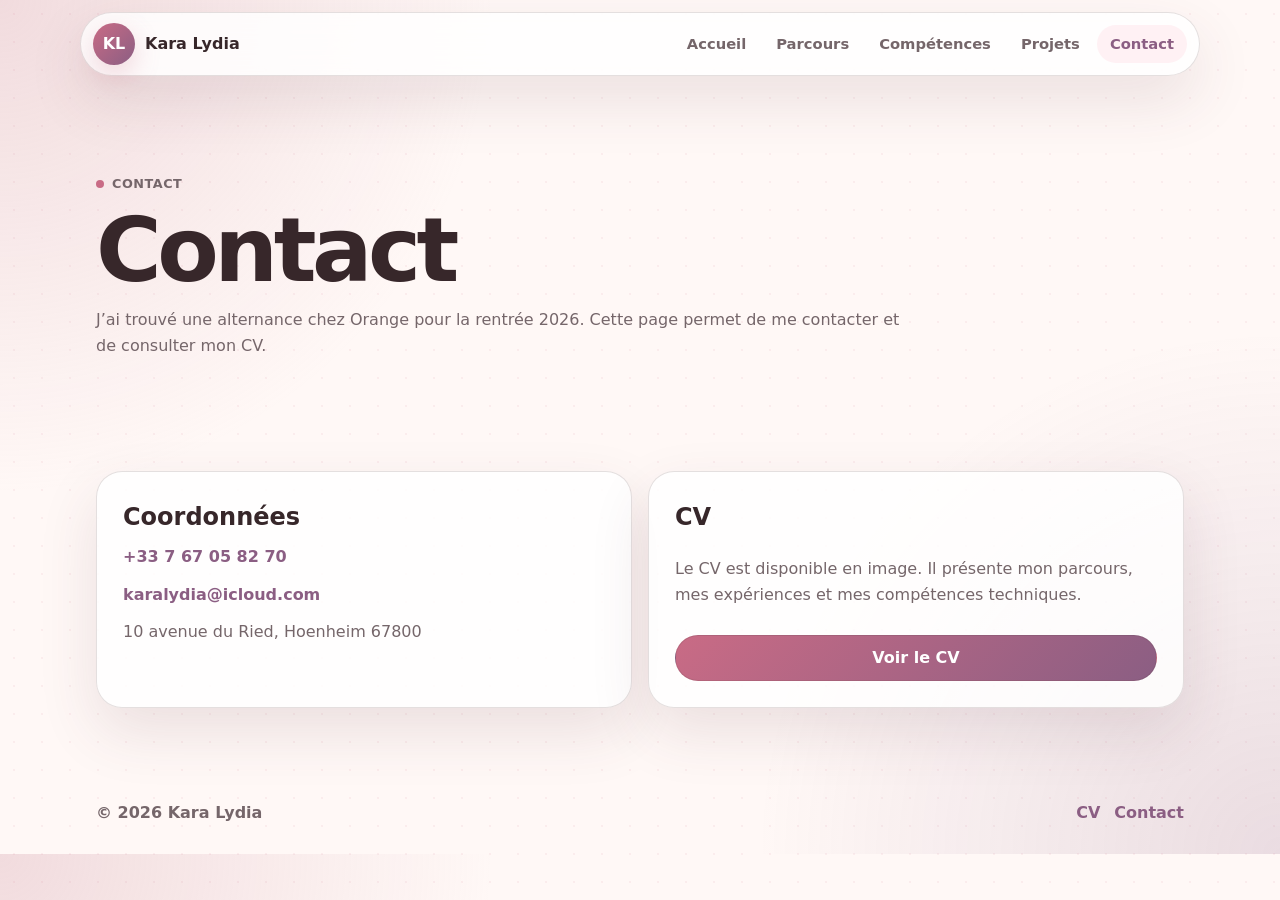
==== contact.html @ 48819e31 "Add files via upload" ====
<!doctype html>
<html lang="fr">
  <head>
    <meta charset="UTF-8" />
    <meta name="viewport" content="width=device-width, initial-scale=1.0" />
    <meta name="description" content="Contact de Kara Lydia." />
    <title>Kara Lydia | Contact</title>
    <link rel="stylesheet" href="styles.css?v=6" />
  </head>
  <body data-page="contact">
    <header class="site-header" data-header>
      <a class="brand" href="index.html" aria-label="Accueil">
        <span class="brand-mark">KL</span>
        <span>Kara Lydia</span>
      </a>
      <nav class="main-nav" aria-label="Navigation principale">
        <a href="index.html" data-page-link="accueil">Accueil</a>
        <a href="parcours.html" data-page-link="parcours">Parcours</a>
        <a href="competences.html" data-page-link="competences">Compétences</a>
        <a href="projets.html" data-page-link="projets">Projets</a>
        <a href="contact.html" data-page-link="contact">Contact</a>
      </nav>
    </header>

    <main>
      <section class="page-hero section">
        <p class="eyebrow">Contact</p>
        <h1>Contact</h1>
        <p>
          J’ai trouvé une alternance chez Orange pour la rentrée 2026. Cette page permet de me contacter et de consulter mon CV.
        </p>
      </section>

      <section class="section">
        <div class="contact-grid">
          <article class="panel contact-card">
            <h2>Coordonnées</h2>
            <div class="contact-links">
              <a href="tel:+33767058270">+33 7 67 05 82 70</a>
              <a href="mailto:karalydia@icloud.com">karalydia@icloud.com</a>
              <span>10 avenue du Ried, Hoenheim 67800</span>
            </div>
          </article>

          <article class="panel cv-card">
            <h2>CV</h2>
            <p>Le CV est disponible en image. Il présente mon parcours, mes expériences et mes compétences techniques.</p>
            <a class="btn btn-primary" href="assets/CV-Kara-Lydia.jpeg" target="_blank" rel="noopener">Voir le CV</a>
          </article>
        </div>
      </section>
    </main>

    <footer class="site-footer">
      <span>&copy; 2026 Kara Lydia</span>
      <div class="footer-links">
        <a href="assets/CV-Kara-Lydia.jpeg" target="_blank" rel="noopener">CV</a>
        <a href="contact.html">Contact</a>
      </div>
    </footer>

    <script src="script.js?v=3"></script>
  </body>
</html>
---- styles.css ----
:root {
  color-scheme: light;
  --bg: #fff8f6;
  --bg-soft: #f7ebe7;
  --surface: #ffffff;
  --surface-soft: #fff1f4;
  --text: #37272a;
  --muted: #75666a;
  --line: rgba(88, 61, 67, 0.16);
  --accent: #c96b85;
  --accent-2: #8b5e83;
  --accent-3: #d8a7b1;
  --shadow: 0 24px 60px rgba(91, 52, 64, 0.12);
  --radius: 26px;
  --max: 1120px;
}

* {
  box-sizing: border-box;
}

html {
  scroll-behavior: smooth;
}

body {
  min-width: 320px;
  margin: 0;
  background:
    radial-gradient(circle at top left, rgba(216, 167, 177, 0.35), transparent 32%),
    radial-gradient(circle at bottom right, rgba(139, 94, 131, 0.18), transparent 34%),
    var(--bg);
  color: var(--text);
  font-family: Inter, ui-sans-serif, system-ui, -apple-system, BlinkMacSystemFont, "Segoe UI", Arial, sans-serif;
  line-height: 1.6;
}

body::before {
  position: fixed;
  inset: 0;
  z-index: -1;
  pointer-events: none;
  content: "";
  background-image: radial-gradient(circle, rgba(201, 107, 133, 0.16) 1px, transparent 1.3px);
  background-size: 28px 28px;
  opacity: 0.5;
}

a {
  color: inherit;
  text-decoration: none;
}

button {
  font: inherit;
}

img {
  display: block;
  max-width: 100%;
}

h1,
h2,
h3,
p {
  margin-top: 0;
}

strong {
  color: var(--text);
}

.site-header {
  position: sticky;
  top: 12px;
  z-index: 50;
  display: grid;
  grid-template-columns: auto 1fr;
  gap: 18px;
  align-items: center;
  width: min(calc(100% - 28px), var(--max));
  margin: 12px auto 0;
  padding: 10px 12px;
  border: 1px solid var(--line);
  border-radius: 999px;
  background: rgba(255, 255, 255, 0.82);
  box-shadow: var(--shadow);
  backdrop-filter: blur(18px);
}

.brand {
  display: inline-flex;
  gap: 10px;
  align-items: center;
  font-weight: 900;
}

.brand-mark {
  display: grid;
  width: 42px;
  height: 42px;
  place-items: center;
  border-radius: 50%;
  background: linear-gradient(135deg, var(--accent), var(--accent-2));
  color: #ffffff;
  box-shadow: 0 10px 26px rgba(201, 107, 133, 0.25);
}

.main-nav {
  display: flex;
  gap: 4px;
  justify-content: flex-end;
  overflow-x: auto;
  scrollbar-width: none;
}

.main-nav::-webkit-scrollbar {
  display: none;
}

.main-nav a {
  display: inline-flex;
  align-items: center;
  min-height: 38px;
  padding: 0 13px;
  border-radius: 999px;
  color: var(--muted);
  font-size: 0.92rem;
  font-weight: 800;
  white-space: nowrap;
}

.main-nav a:hover,
.main-nav a.active {
  background: var(--surface-soft);
  color: var(--accent-2);
}

main {
  width: min(100%, var(--max));
  margin: 0 auto;
  padding: 24px 16px 0;
}

.section {
  padding: 58px 0;
}

.hero {
  display: grid;
  grid-template-columns: minmax(0, 1.2fr) minmax(300px, 0.8fr);
  gap: 22px;
  align-items: stretch;
  padding-top: 54px;
}

.hero-card,
.profile-card,
.panel,
.route-card,
.timeline-item,
.project-card {
  border: 1px solid var(--line);
  border-radius: var(--radius);
  background: rgba(255, 255, 255, 0.82);
  box-shadow: var(--shadow);
}

.hero-card {
  padding: clamp(28px, 5vw, 56px);
}

.eyebrow {
  display: inline-flex;
  align-items: center;
  gap: 8px;
  margin-bottom: 14px;
  color: var(--accent-2);
  font-size: 0.8rem;
  font-weight: 900;
  letter-spacing: 0.04em;
  text-transform: uppercase;
}

.eyebrow::before {
  width: 8px;
  height: 8px;
  border-radius: 50%;
  background: var(--accent);
  content: "";
}

h1 {
  margin-bottom: 14px;
  font-size: clamp(3rem, 8vw, 5.6rem);
  line-height: 0.95;
  font-weight: 900;
  letter-spacing: -0.05em;
}

.hero-subtitle {
  margin-bottom: 14px;
  color: var(--accent-2);
  font-size: 1.25rem;
  font-weight: 850;
}

.hero-text,
.page-hero p,
.panel p,
.timeline-item p,
.project-card p,
.detail-list,
.clean-list,
.contact-links span {
  color: var(--muted);
}

.actions {
  display: flex;
  flex-wrap: wrap;
  gap: 12px;
  margin-top: 26px;
}

.btn {
  display: inline-flex;
  align-items: center;
  justify-content: center;
  min-height: 46px;
  padding: 0 18px;
  border: 1px solid var(--line);
  border-radius: 999px;
  font-weight: 900;
  text-align: center;
}

.btn-primary {
  background: linear-gradient(135deg, var(--accent), var(--accent-2));
  color: #ffffff;
}

.btn-secondary {
  background: var(--surface-soft);
  color: var(--accent-2);
}

.profile-card {
  display: grid;
  align-content: center;
  gap: 14px;
  padding: 30px;
  background: linear-gradient(180deg, rgba(255, 241, 244, 0.95), rgba(255, 255, 255, 0.84));
}

.profile-illustration {
  display: grid;
  width: 112px;
  height: 112px;
  place-items: center;
  border-radius: 38% 62% 55% 45%;
  background: linear-gradient(135deg, rgba(201, 107, 133, 0.28), rgba(139, 94, 131, 0.18));
}

.profile-illustration span {
  color: var(--accent-2);
  font-size: 2rem;
  font-weight: 900;
}

.mini-list,
.clean-list,
.detail-list {
  display: grid;
  gap: 9px;
  margin: 0;
  padding: 0;
  list-style: none;
}

.mini-list li {
  display: inline-flex;
  width: fit-content;
  padding: 7px 12px;
  border-radius: 999px;
  background: var(--surface-soft);
  color: var(--accent-2);
  font-weight: 800;
}

.section-title {
  display: grid;
  grid-template-columns: auto 1fr;
  gap: 12px;
  align-items: center;
  margin-bottom: 22px;
}

.section-title span {
  color: var(--accent);
  font-weight: 900;
}

.section-title h2 {
  margin: 0;
  font-size: clamp(1.8rem, 4vw, 2.8rem);
  line-height: 1;
}

.profile-grid,
.contact-grid {
  display: grid;
  grid-template-columns: repeat(2, minmax(0, 1fr));
  gap: 16px;
}

.panel {
  padding: 26px;
}

.panel-highlight {
  background: linear-gradient(135deg, rgba(255, 241, 244, 0.95), rgba(255, 255, 255, 0.85));
}

.route-grid {
  display: grid;
  grid-template-columns: repeat(3, minmax(0, 1fr));
  gap: 16px;
}

.route-card {
  display: grid;
  gap: 12px;
  min-height: 150px;
  padding: 24px;
  transition: transform 180ms ease, border-color 180ms ease;
}

.route-card:hover {
  transform: translateY(-4px);
  border-color: rgba(201, 107, 133, 0.45);
}

.route-card span,
.timeline-item > span,
.project-number {
  color: var(--accent);
  font-size: 0.8rem;
  font-weight: 900;
  text-transform: uppercase;
}

.route-card strong {
  align-self: end;
  font-size: 1.25rem;
  line-height: 1.15;
}

.page-hero {
  max-width: 820px;
  padding-top: 70px;
  padding-bottom: 38px;
}

.timeline {
  display: grid;
  gap: 16px;
}

.timeline-item {
  padding: 26px;
}

.timeline-item h2,
.project-card h2,
.panel h2,
.panel h3 {
  margin-bottom: 8px;
}

.detail-list {
  padding-left: 18px;
  list-style: disc;
}

.skills-layout,
.project-grid {
  display: grid;
  grid-template-columns: repeat(2, minmax(0, 1fr));
  gap: 16px;
}

.pill-list,
.tags {
  display: flex;
  flex-wrap: wrap;
  gap: 9px;
}

.pill-list span,
.tags span {
  display: inline-flex;
  align-items: center;
  min-height: 32px;
  padding: 0 12px;
  border-radius: 999px;
  background: var(--surface-soft);
  color: var(--accent-2);
  font-size: 0.85rem;
  font-weight: 850;
}

.project-card {
  padding: 26px;
}

.contact-links {
  display: grid;
  gap: 12px;
}

.contact-links a,
.footer-links a {
  color: var(--accent-2);
  font-weight: 900;
}

.cv-card {
  display: grid;
  align-content: center;
  gap: 12px;
}

.site-footer {
  display: flex;
  width: min(100%, var(--max));
  margin: 0 auto;
  padding: 34px 16px 28px;
  justify-content: space-between;
  gap: 18px;
  color: var(--muted);
  font-weight: 850;
}

.footer-links {
  display: flex;
  gap: 14px;
}

.reveal {
  opacity: 0;
  transform: translateY(16px);
  transition: opacity 520ms ease, transform 520ms ease;
}

.reveal.is-visible {
  opacity: 1;
  transform: translateY(0);
}

@media (max-width: 860px) {
  .site-header {
    grid-template-columns: 1fr;
    border-radius: 28px;
  }

  .main-nav {
    justify-content: flex-start;
  }

  .hero,
  .profile-grid,
  .contact-grid,
  .skills-layout,
  .project-grid,
  .route-grid {
    grid-template-columns: 1fr;
  }
}

@media (max-width: 520px) {
  main {
    padding-right: 12px;
    padding-left: 12px;
  }

  .section {
    padding: 42px 0;
  }

  .hero-card,
  .profile-card,
  .panel,
  .timeline-item,
  .project-card {
    padding: 22px;
  }

  .actions,
  .site-footer {
    flex-direction: column;
  }

  .btn {
    width: 100%;
  }
}


/* ===== Ajouts v3 : anglais + référentiel BUT R&T ===== */
.english-card {
  margin-top: 22px;
  padding: 18px 20px;
  border: 1px solid rgba(201, 107, 133, 0.22);
  border-left: 5px solid var(--accent);
  border-radius: 22px;
  background: linear-gradient(135deg, rgba(255, 241, 244, 0.92), rgba(255, 255, 255, 0.72));
}

.english-card span {
  display: block;
  margin-bottom: 8px;
  color: var(--accent-2);
  font-size: 0.78rem;
  font-weight: 900;
  letter-spacing: 0.04em;
  text-transform: uppercase;
}

.english-card p {
  margin: 0;
  color: var(--muted);
}

.compact-section {
  padding-top: 32px;
}

.reference-grid {
  display: grid;
  grid-template-columns: repeat(3, minmax(0, 1fr));
  gap: 16px;
}

.reference-card {
  display: grid;
  gap: 12px;
  padding: 24px;
  border: 1px solid var(--line);
  border-radius: var(--radius);
  background: rgba(255, 255, 255, 0.82);
  box-shadow: var(--shadow);
}

.ref-code {
  display: inline-flex;
  align-items: center;
  justify-content: center;
  width: fit-content;
  min-height: 34px;
  padding: 0 14px;
  border-radius: 999px;
  background: var(--surface-soft);
  color: var(--accent-2);
  font-weight: 900;
}

.reference-card h3 {
  margin-bottom: 0;
  font-size: 1.12rem;
}

.reference-card p {
  margin: 0;
  color: var(--muted);
}

.ac-list {
  display: grid;
  gap: 9px;
  margin: 0;
  padding: 0;
  list-style: none;
  color: var(--muted);
}

.ac-list li {
  padding: 12px 13px;
  border-radius: 18px;
  background: var(--surface-soft);
}

.ac-list strong {
  display: inline-flex;
  margin-right: 6px;
  color: var(--accent-2);
  font-size: 0.82rem;
}

@media (max-width: 920px) {
  .reference-grid {
    grid-template-columns: 1fr;
  }
}

/* ===== Ajouts v4 : projets avec images ===== */
.route-grid-four {
  grid-template-columns: repeat(4, minmax(0, 1fr));
}

.project-grid-large {
  grid-template-columns: 1fr;
  gap: 20px;
}

.project-card-image {
  display: grid;
  grid-template-columns: minmax(240px, 0.9fr) minmax(0, 1.1fr);
  gap: 0;
  padding: 0;
  overflow: hidden;
}

.project-media {
  display: block;
  min-height: 260px;
  border-right: 1px solid var(--line);
  background: var(--surface-soft);
}

.project-media img {
  width: 100%;
  height: 100%;
  min-height: 260px;
  object-fit: contain;
  padding: 14px;
  background: #fffdfc;
}

.project-body {
  display: grid;
  align-content: center;
  gap: 12px;
  padding: 28px;
}

.project-body h2,
.project-body p {
  margin: 0;
}

.project-ac-list {
  display: grid;
  gap: 8px;
  margin: 4px 0 0;
  padding: 0;
  list-style: none;
  color: var(--muted);
}

.project-ac-list li {
  padding: 10px 12px;
  border-radius: 16px;
  background: var(--surface-soft);
}

.project-ac-list strong {
  color: var(--accent-2);
  font-size: 0.82rem;
}

.project-soft-card {
  background: linear-gradient(135deg, rgba(255, 241, 244, 0.95), rgba(255, 255, 255, 0.9));
}

.project-media-placeholder {
  display: grid;
  place-items: center;
  background:
    radial-gradient(circle at 30% 30%, rgba(201, 107, 133, 0.2), transparent 34%),
    radial-gradient(circle at 75% 70%, rgba(139, 94, 131, 0.16), transparent 36%),
    var(--surface-soft);
}

.project-media-placeholder span {
  display: grid;
  width: 118px;
  height: 118px;
  place-items: center;
  border-radius: 42% 58% 54% 46%;
  background: #ffffff;
  color: var(--accent-2);
  font-size: 2.6rem;
  font-weight: 900;
  box-shadow: var(--shadow);
}

@media (max-width: 920px) {
  .route-grid-four,
  .project-card-image {
    grid-template-columns: 1fr;
  }

  .project-media {
    border-right: 0;
    border-bottom: 1px solid var(--line);
  }
}

/* Mise en avant de l'alternance chez Orange */
.accent-experience {
  border-color: rgba(255, 121, 198, 0.28);
  background: linear-gradient(135deg, rgba(255, 121, 198, 0.12), rgba(255, 255, 255, 0.78));
}

.accent-experience h2 {
  color: var(--accent);
}
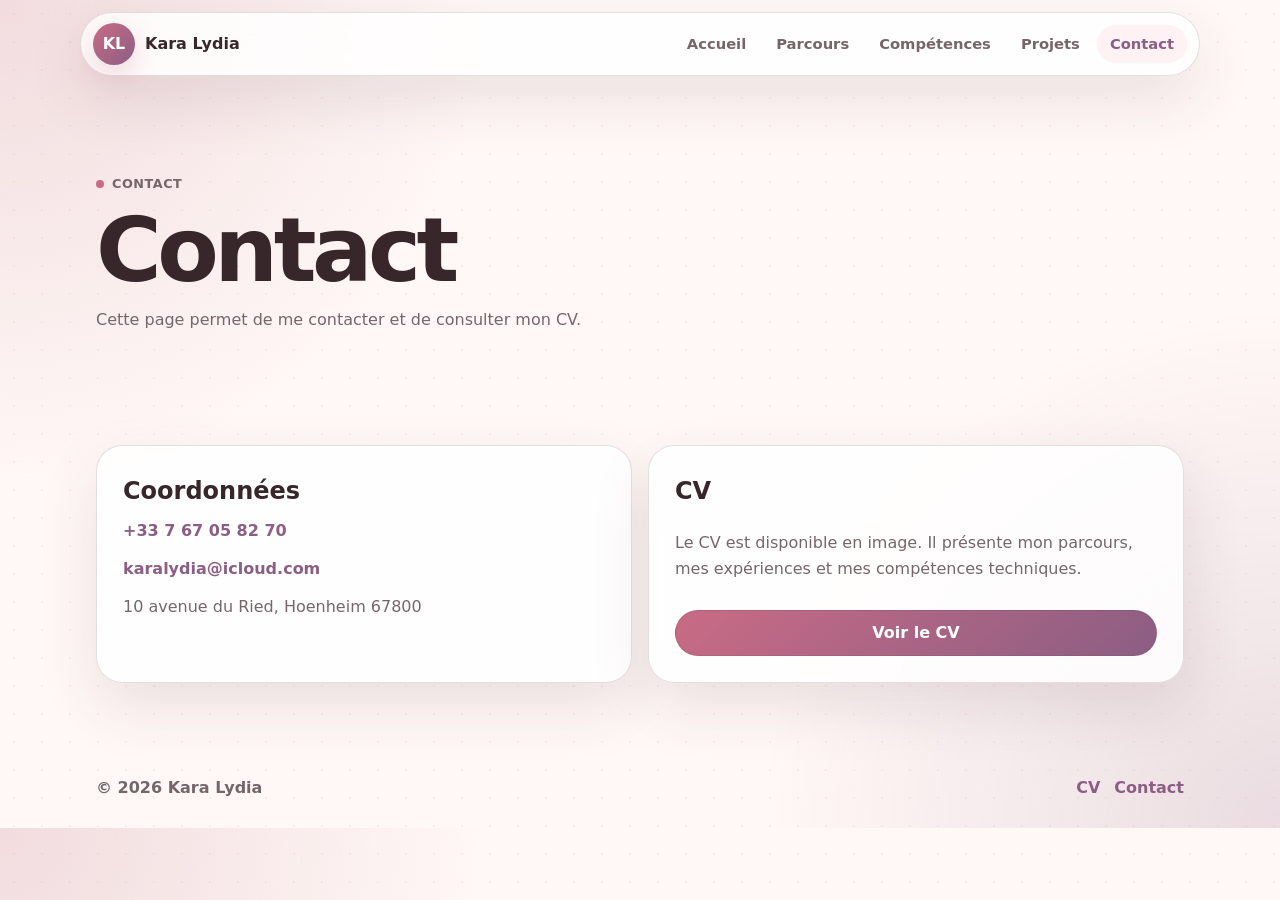
==== commit 418dbe20: "Update contact.html" ====
--- a/contact.html
+++ b/contact.html
@@ -27,7 +27,7 @@
         <p class="eyebrow">Contact</p>
         <h1>Contact</h1>
         <p>
-          J’ai trouvé une alternance chez Orange pour la rentrée 2026. Cette page permet de me contacter et de consulter mon CV.
+         Cette page permet de me contacter et de consulter mon CV.
         </p>
       </section>
 
--- a/styles.css
+++ b/styles.css
@@ -507,8 +507,8 @@
   }
 }
 
-
-/* ===== Ajouts v3 : anglais + référentiel BUT R&T ===== */
+/* Anglais + référentiel BUT R&T */
+
 .english-card {
   margin-top: 22px;
   padding: 18px 20px;
@@ -604,7 +604,8 @@
   }
 }
 
-/* ===== Ajouts v4 : projets avec images ===== */
+/* Projets avec images */
+
 .route-grid-four {
   grid-template-columns: repeat(4, minmax(0, 1fr));
 }
@@ -708,7 +709,8 @@
   }
 }
 
-/* Mise en avant de l'alternance chez Orange */
+/* Alternance Orange */
+
 .accent-experience {
   border-color: rgba(255, 121, 198, 0.28);
   background: linear-gradient(135deg, rgba(255, 121, 198, 0.12), rgba(255, 255, 255, 0.78));
@@ -717,3 +719,202 @@
 .accent-experience h2 {
   color: var(--accent);
 }
+
+/* Correction projet Gestion de trafic aérien */
+
+.traffic-aerien-card {
+  display: grid;
+  grid-template-columns: minmax(280px, 0.85fr) minmax(0, 1.15fr);
+  overflow: hidden;
+}
+
+.traffic-aerien-card .project-media {
+  min-height: 100%;
+  border-right: 1px solid var(--line);
+  background: #12141b;
+}
+
+.traffic-aerien-card .project-media img {
+  width: 100%;
+  height: 100%;
+  min-height: 360px;
+  padding: 16px;
+  object-fit: contain;
+  background: #12141b;
+}
+
+.traffic-aerien-card .project-body {
+  display: block;
+  padding: 30px;
+}
+
+.traffic-aerien-card .project-body > h2 {
+  margin-bottom: 12px;
+  font-size: 1.8rem;
+}
+
+.traffic-aerien-card .project-body > p {
+  margin-bottom: 18px;
+}
+
+.traffic-aerien-card .tags {
+  margin-bottom: 22px;
+}
+
+.traffic-aerien-card .project-section {
+  padding: 18px 0;
+  border-top: 1px solid var(--line);
+}
+
+.traffic-aerien-card .project-section:first-of-type {
+  border-top: 0;
+  padding-top: 0;
+}
+
+.traffic-aerien-card .project-section h3 {
+  margin-bottom: 8px;
+  color: var(--accent-2);
+  font-size: 0.85rem;
+  font-weight: 900;
+  letter-spacing: 0.04em;
+  text-transform: uppercase;
+}
+
+.traffic-aerien-card .project-section p {
+  margin-bottom: 0;
+  color: var(--muted);
+  line-height: 1.65;
+}
+
+.traffic-aerien-card .project-ac-list {
+  display: grid;
+  grid-template-columns: 1fr;
+  gap: 9px;
+  margin-top: 10px;
+  padding: 0;
+  list-style: none;
+}
+
+.traffic-aerien-card .project-ac-list li {
+  padding: 11px 13px;
+  border-radius: 16px;
+  background: var(--surface-soft);
+  color: var(--muted);
+}
+
+.traffic-aerien-card .project-ac-list strong {
+  color: var(--accent-2);
+}
+
+.traffic-aerien-card .english-box,
+.traffic-aerien-card p[lang="en"] {
+  padding: 15px 17px;
+  border-left: 4px solid var(--accent);
+  border-radius: 18px;
+  background: var(--surface-soft);
+}
+
+@media (max-width: 920px) {
+  .traffic-aerien-card {
+    grid-template-columns: 1fr;
+  }
+
+  .traffic-aerien-card .project-media {
+    border-right: 0;
+    border-bottom: 1px solid var(--line);
+  }
+
+  .traffic-aerien-card .project-media img {
+    min-height: 240px;
+  }
+
+  .traffic-aerien-card .project-body {
+    padding: 22px;
+  }
+}
+
+
+/* Correction projet Site web CV */
+
+.cv-web-card {
+  display: grid;
+  grid-template-columns: minmax(280px, 0.9fr) minmax(0, 1.1fr);
+  overflow: hidden;
+  background: linear-gradient(135deg, rgba(255, 241, 244, 0.95), rgba(255, 255, 255, 0.92));
+}
+
+.cv-web-card .project-media {
+  display: grid;
+  place-items: center;
+  min-height: 320px;
+  padding: 22px;
+  border-right: 1px solid var(--line);
+  background: linear-gradient(135deg, #fff1f4, #ffffff);
+}
+
+.cv-web-card .project-media img {
+  width: 100%;
+  height: auto;
+  max-height: 270px;
+  object-fit: contain;
+  padding: 0;
+  border-radius: 18px;
+  background: transparent;
+  box-shadow: 0 16px 40px rgba(91, 52, 64, 0.14);
+}
+
+.cv-web-card .project-body {
+  display: grid;
+  align-content: center;
+  gap: 14px;
+  padding: 32px;
+}
+
+.cv-web-card .project-body h2 {
+  margin: 0;
+  font-size: 1.9rem;
+}
+
+.cv-web-card .project-body p {
+  margin: 0;
+  line-height: 1.65;
+}
+
+.cv-web-card .tags {
+  margin: 6px 0;
+}
+
+.cv-web-card .project-ac-list {
+  display: grid;
+  gap: 10px;
+  margin: 4px 0 0;
+  padding: 0;
+  list-style: none;
+}
+
+.cv-web-card .project-ac-list li {
+  padding: 12px 14px;
+  border-radius: 16px;
+  background: rgba(255, 241, 244, 0.9);
+  border: 1px solid rgba(201, 107, 133, 0.14);
+}
+
+@media (max-width: 920px) {
+  .cv-web-card {
+    grid-template-columns: 1fr;
+  }
+
+  .cv-web-card .project-media {
+    min-height: 240px;
+    border-right: 0;
+    border-bottom: 1px solid var(--line);
+  }
+
+  .cv-web-card .project-media img {
+    max-height: 220px;
+  }
+
+  .cv-web-card .project-body {
+    padding: 24px;
+  }
+}
